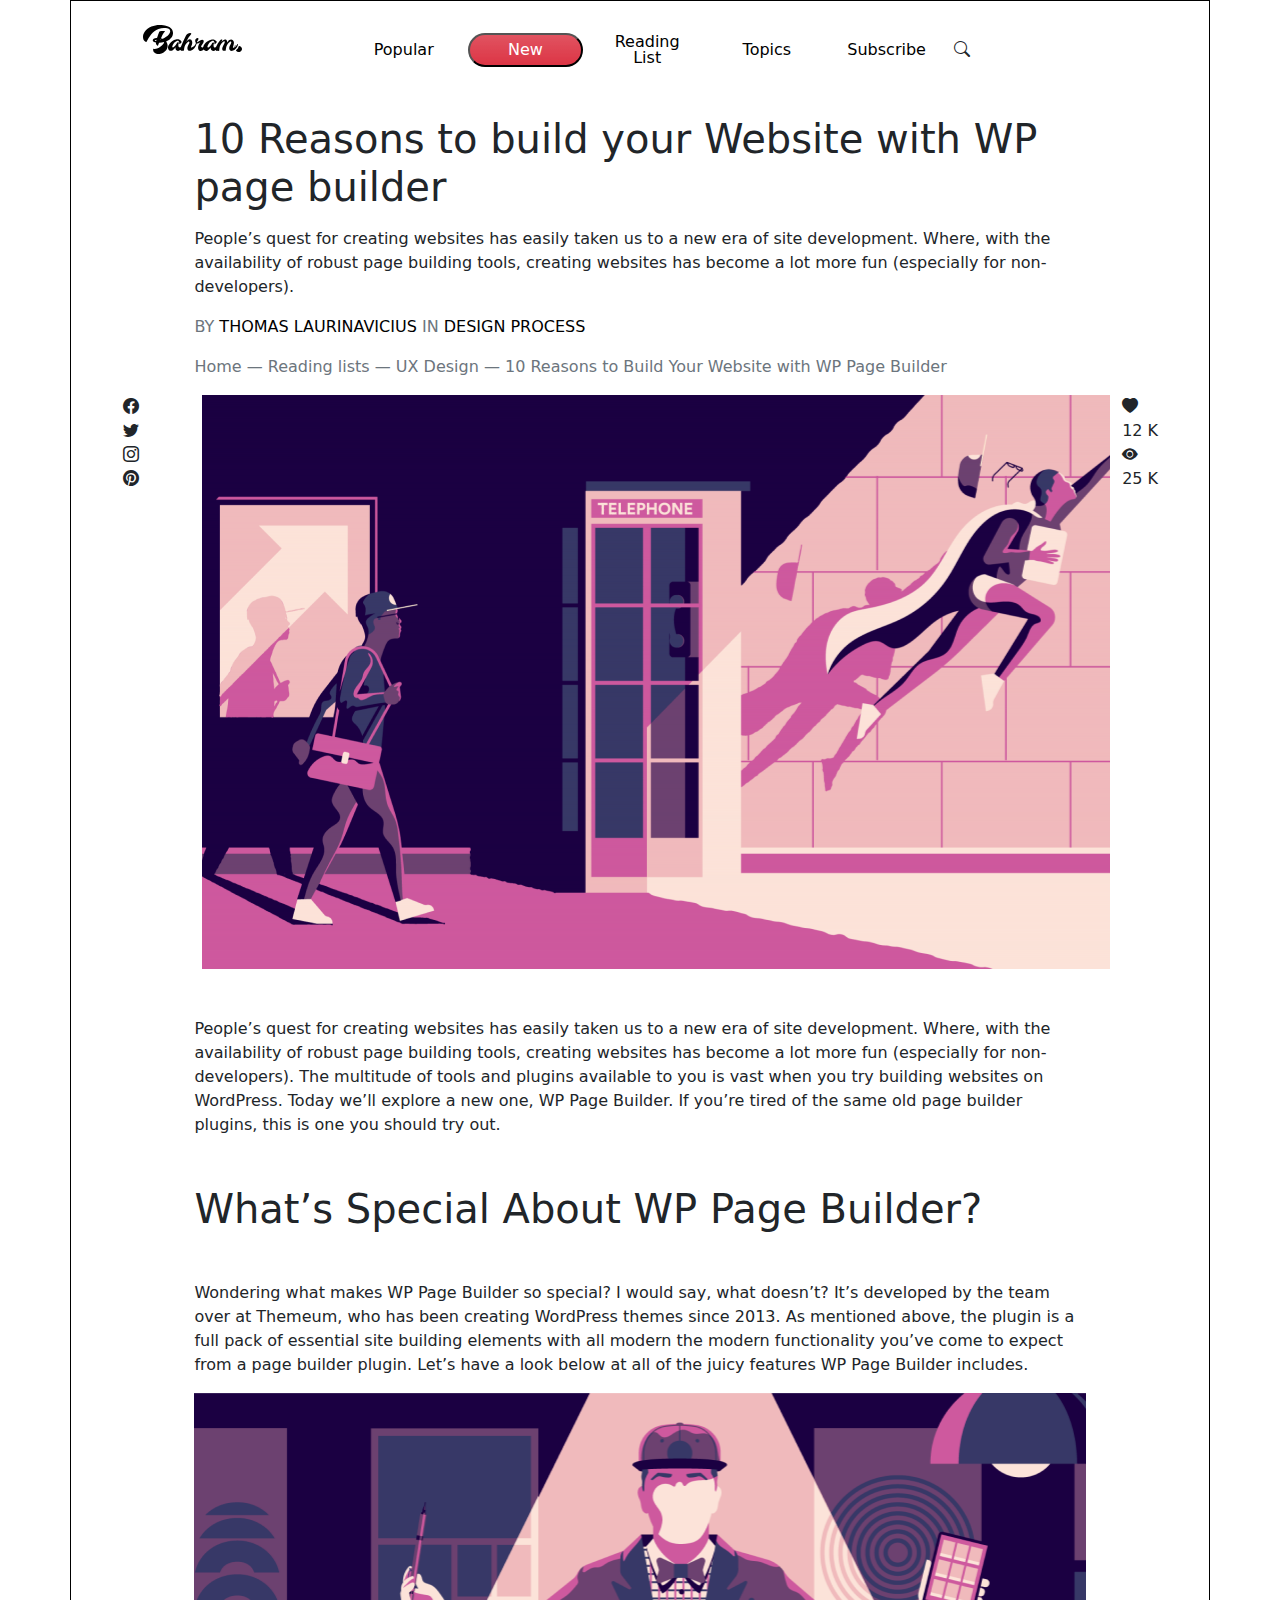
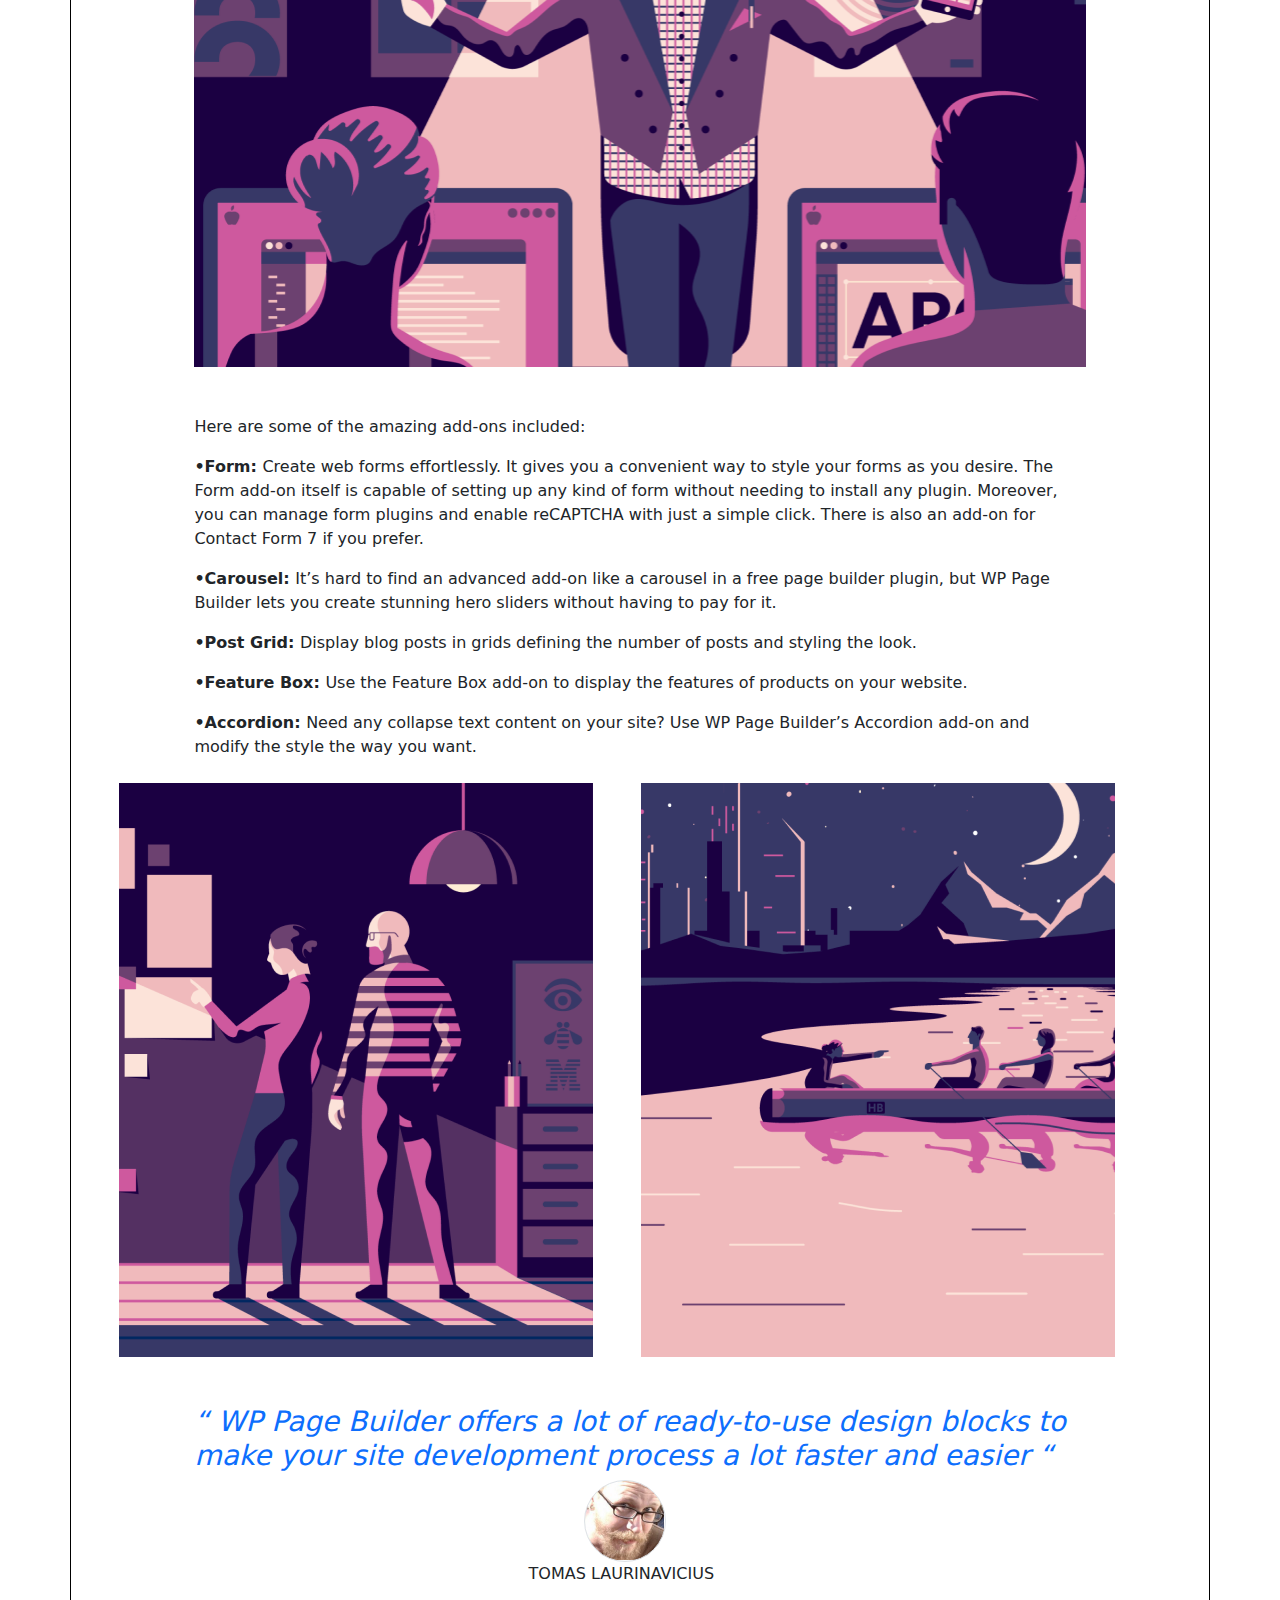
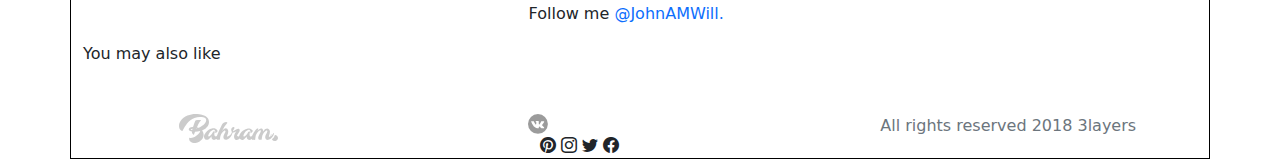
==== post.html @ 5a9ffbc6 "14/12/22 13:46" ====
<!DOCTYPE html>
<html lang="es">

<head>
    <meta charset="UTF-8">
    <meta http-equiv="X-UA-Compatible" content="IE=edge">
    <meta name="viewport" content="width=device-width, initial-scale=1.0">
    <title>Post</title>
    <!--Boostrap css-->
    <link rel="stylesheet" href="https://cdn.jsdelivr.net/npm/bootstrap@5.2.2/dist/css/bootstrap.min.css">
    <link rel="stylesheet" href="css/style.css">
</head>

<body>
    <!--Bosstrap javascript-->
    <script src="https://cdn.jsdelivr.net/npm/bootstrap@5.2.2/dist/js/bootstrap.bundle.min.js"></script>
    <div class="container border border-black">
        <!--Header-->
        <div>
            <header class="row ms-5 mt-4 w-75 header">
                <a href="index.html" class="w-25 h-25">
                    <div class="imgbah" style="background-image:url('img/Bahram.svg');"></div>
                    <button class="col-sm text-center mt-2 ms-2 bg-transparent border-0">
                        <a class="text-decoration-none text-black" href="popular.html"> Popular</a>
                    </button>
                    <button class="col-sm text-center mt-2 ms-2 bg-danger bg-gradient rounded-pill">
                        <a class="text-decoration-none text-white" href="index.html">New</a>
                    </button>
                    <button class="col-sm text-center mt-2 ms-2 bg-transparent border-0">
                        <a class="text-decoration-none text-black" href="list.html"> Reading List</a>
                    </button>
                    <button class="col-sm text-center mt-2 ms-2 bg-transparent border-0">
                        <a class="text-decoration-none text-black" href="topics.html"> Topics</a>
                    </button>
                    <button class="col-sm text-center mt-2 ms-2 bg-transparent border-0">
                        <a class="text-decoration-none text-black" href="subscribe.html"> Subscribe</a>
                    </button>
                    <i class="bi bi-search icon mt-3"></i>
            </header>
            <!--Final header-->
        </div>
        <div class="mt-5 centerp">
            <h1>10 Reasons to build your Website with WP page builder</h1>
            <p class="mt-3">People’s quest for creating websites has easily taken us to a new era of site development.
                Where, with the availability of robust page building tools, creating websites has become a lot more fun
                (especially for non-developers).</p>
            <p class="text-black"><span class="text-secondary">BY</span> THOMAS LAURINAVICIUS <span
                    class="text-secondary">IN</span> DESIGN PROCESS</p>
            <p class="text-secondary">Home — Reading lists — UX Design — 10 Reasons to Build Your Website with WP Page
                Builder</p>
        </div>
        <div class="container row ms-3">
            <div class="col-1">
                <div class="row">
                    <i class="bi bi-facebook"></i>
                    <i class="bi bi-twitter"></i>
                    <i class="bi bi-instagram"></i>
                    <i class="bi bi-pinterest"></i>
                </div>
            </div>
            <div class="imgpost col" style="background-image:url('img/imgpost1.png');"></div>
            <div class="col-1">
                <div class="row">
                    <i fill="red" class="bi bi-heart-fill"></i>
                    <div>12 K</div>
                    <i class="bi bi-eye-fill"></i>
                    <div>25 K</div>
                </div>
            </div>
        </div>
        <div>
            <p class="centerp mt-5">People’s quest for creating websites has easily taken us to a new era of site
                development. Where, with the availability of robust page building tools, creating websites has become a
                lot more fun (especially for non-developers). The multitude of tools and plugins available to you is
                vast when you try building websites on WordPress. Today we’ll explore a new one, WP Page Builder. If
                you’re tired of the same old page builder plugins, this is one you should try out.</p>
            <h1 class="centerp mt-5">What’s Special About WP Page Builder?</h1>
            <p class="centerp mt-5">Wondering what makes WP Page Builder so special? I would say, what doesn’t? It’s
                developed by the team over at Themeum, who has been creating WordPress themes since 2013. As mentioned
                above, the plugin is a full pack of essential site building elements with all modern the modern
                functionality you’ve come to expect from a page builder plugin. Let’s have a look below at all of the
                juicy features WP Page Builder includes.</p>
            <div class="imgpost2" style="background-image:url('img/imgpost2.png');"></div>
            <div class="centerp mt-5">
                <p>Here are some of the amazing add-ons included:</p>
                <p><span class="fw-bold">•Form: </span>Create web forms effortlessly. It gives you a convenient way to
                    style your forms as you desire. The Form add-on itself is capable of setting up any kind of form
                    without needing to install any plugin. Moreover, you can manage form plugins and enable reCAPTCHA
                    with just a simple click. There is also an add-on for Contact Form 7 if you prefer.</p>
                <p><span class="fw-bold">•Carousel: </span>It’s hard to find an advanced add-on like a carousel in a
                    free page builder plugin, but WP Page Builder lets you create stunning hero sliders without having
                    to pay for it.</p>
                <p><span class="fw-bold">•Post Grid: </span>Display blog posts in grids defining the number of posts and
                    styling the look.</p>
                <p><span class="fw-bold">•Feature Box: </span>Use the Feature Box add-on to display the features of
                    products on your website.</p>
                <p><span class="fw-bold">•Accordion: </span>Need any collapse text content on your site? Use WP Page Builder’s Accordion add-on and modify the style
                    the way you want.</p>
            </div>
        </div>
        <div class="row mt-4">
            <div class="col-5 imgpost3 ms-5" style="background-image:url('img/imgpost3.png');"></div>
            <div class="col-5 imgpost3 ms-5" style="background-image:url('img/imgpost4.png');"></div>
        </div>
        <h3 class="centerp mt-5 text-primary fst-italic">“ WP Page Builder offers a lot of ready-to-use design blocks to make your site development process a lot faster and easier “</h3>
        <div>
        <div class="tomas border rounded-pill" style="background-image:url('img/TOMAS.png');"></div>
        <p class="centerw">TOMAS LAURINAVICIUS</p>
        <p class="centerw">Follow me <span class="text-primary linktag">@JohnAMWill.</span></p>
        </div>
        <p class="">You may also like</p>
        <!--Footer-->
        <footer class="row mt-5 ms-5">
            <div class="imgbah ms-5 col" style="background-image:url('img/Bahram2.svg');"></div>
            <div class="ms-2 col">
                <div class="vkicon row" style="background-image:url(img/Vk.svg)"></div>
                <i class="sbi bi-pinterest"></i>
                <i class="bi bi-instagram"></i>
                <i class="bi bi-twitter"></i>
                <i class="bi bi-facebook"></i>
            </div>
            <div class="col text-secondary">All rights reserved 2018 3layers</div>
        </footer>
        <!--Final footer-->

    </div>
</body>

</html>
---- css/style.css ----
@import url("https://cdn.jsdelivr.net/npm/bootstrap-icons@1.10.2/font/bootstrap-icons.css");
.header{
    line-height: 100%;
}
.vkicon{
    height:20px;
    width:20px;
    background-repeat:no-repeat;
}
.subscribe{
    margin-left:35%;
}

.icon{
    width:5px;
    height:5px;
}
.loadmore{
    margin-left:43%;
}
.img-article{
    width:90%;
    height: 350px;
    background-repeat: no-repeat;
}

.imgbah{
    height: 40px;
    background-repeat: no-repeat;
}


h4{
    width:85%;
    height:15%;
}

.imgpost{
    width:80%;
    height:574px;
}
.imgpost2{
    margin-left:10%;
    height:574px;
    width:80%
}
.imgpost3{
    height:574px;
}
.postlink{
    text-decoration: none;
    color:black;
}

.postlink:hover{
    color:rgb(0, 140, 255)
}

.centerp{
    margin-left:10%;
    width:80%;
}
.centerw{
    margin-left:40%;
    width:80%;
}

.tomas{
    margin-left:45%;
    height:82px;
    width:82px;
    background-repeat:no-repeat;
}

.linktag:hover{
    text-decoration:underline;
}
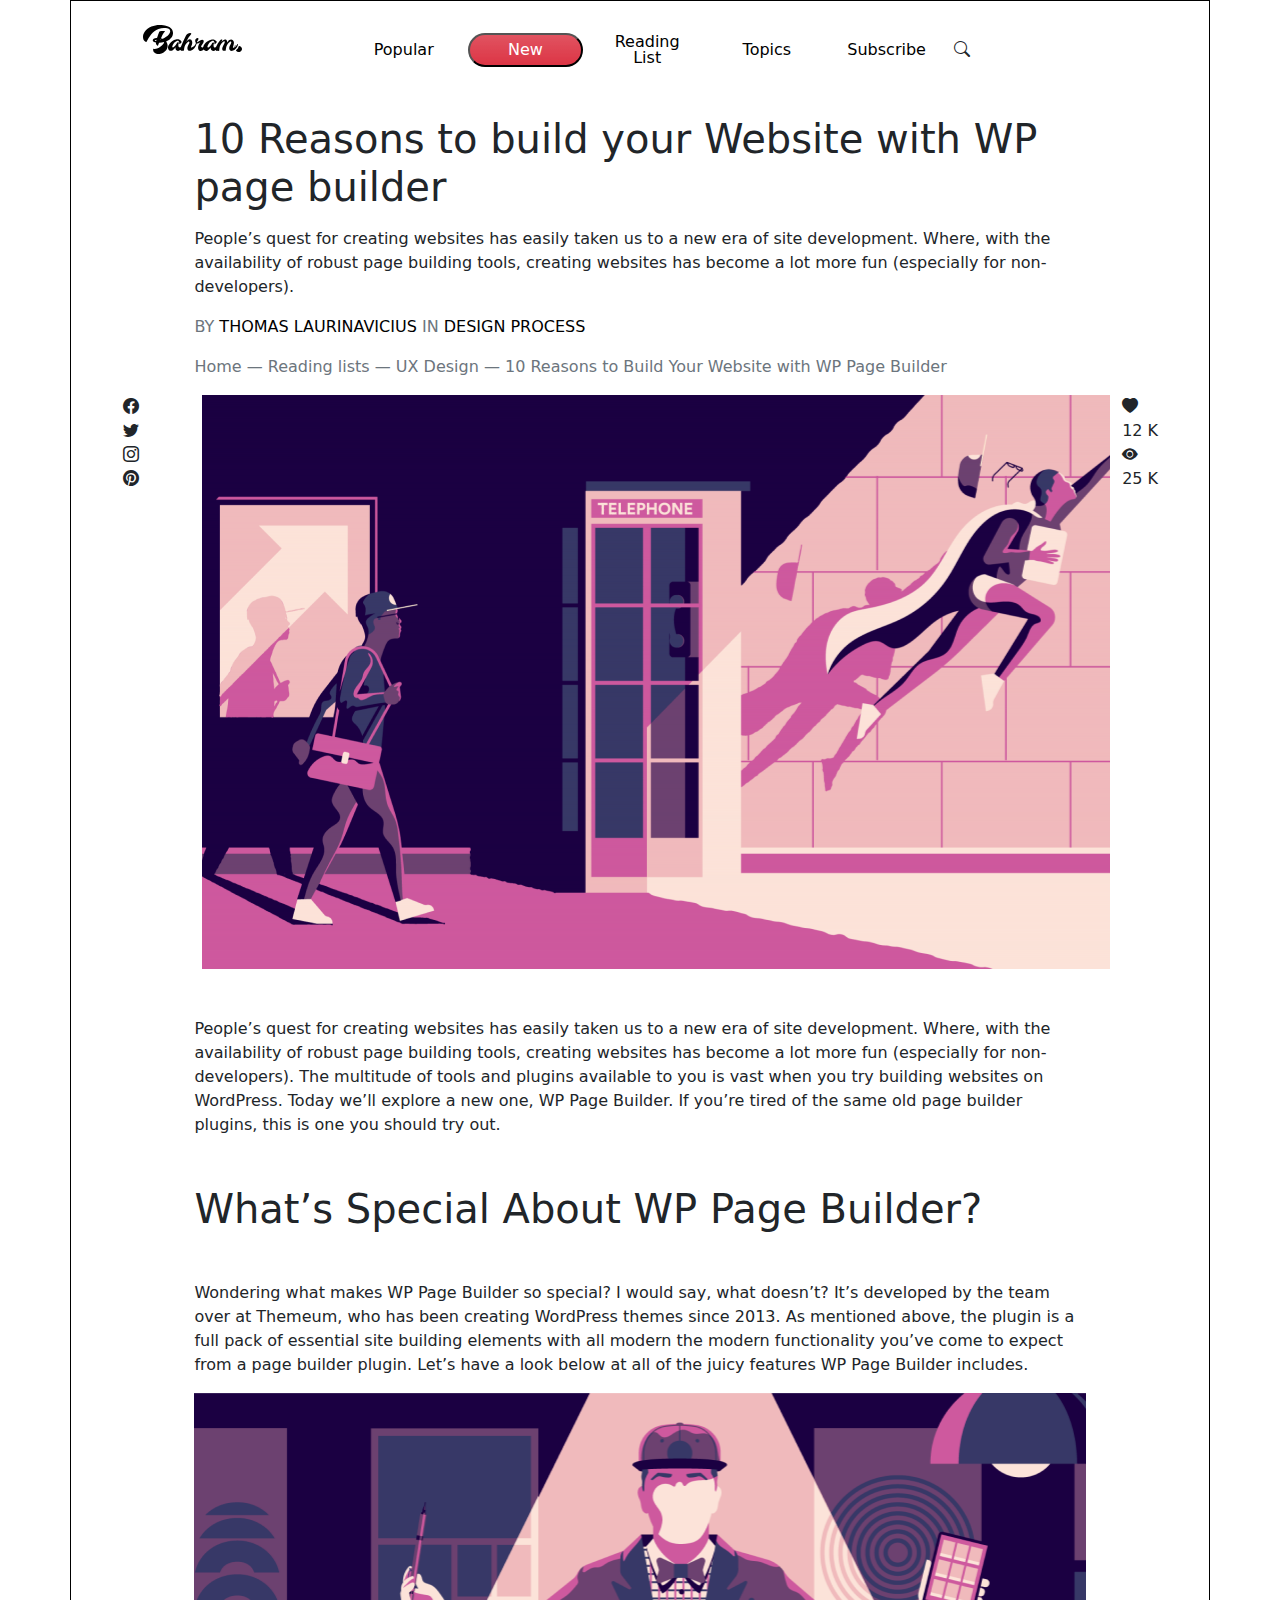
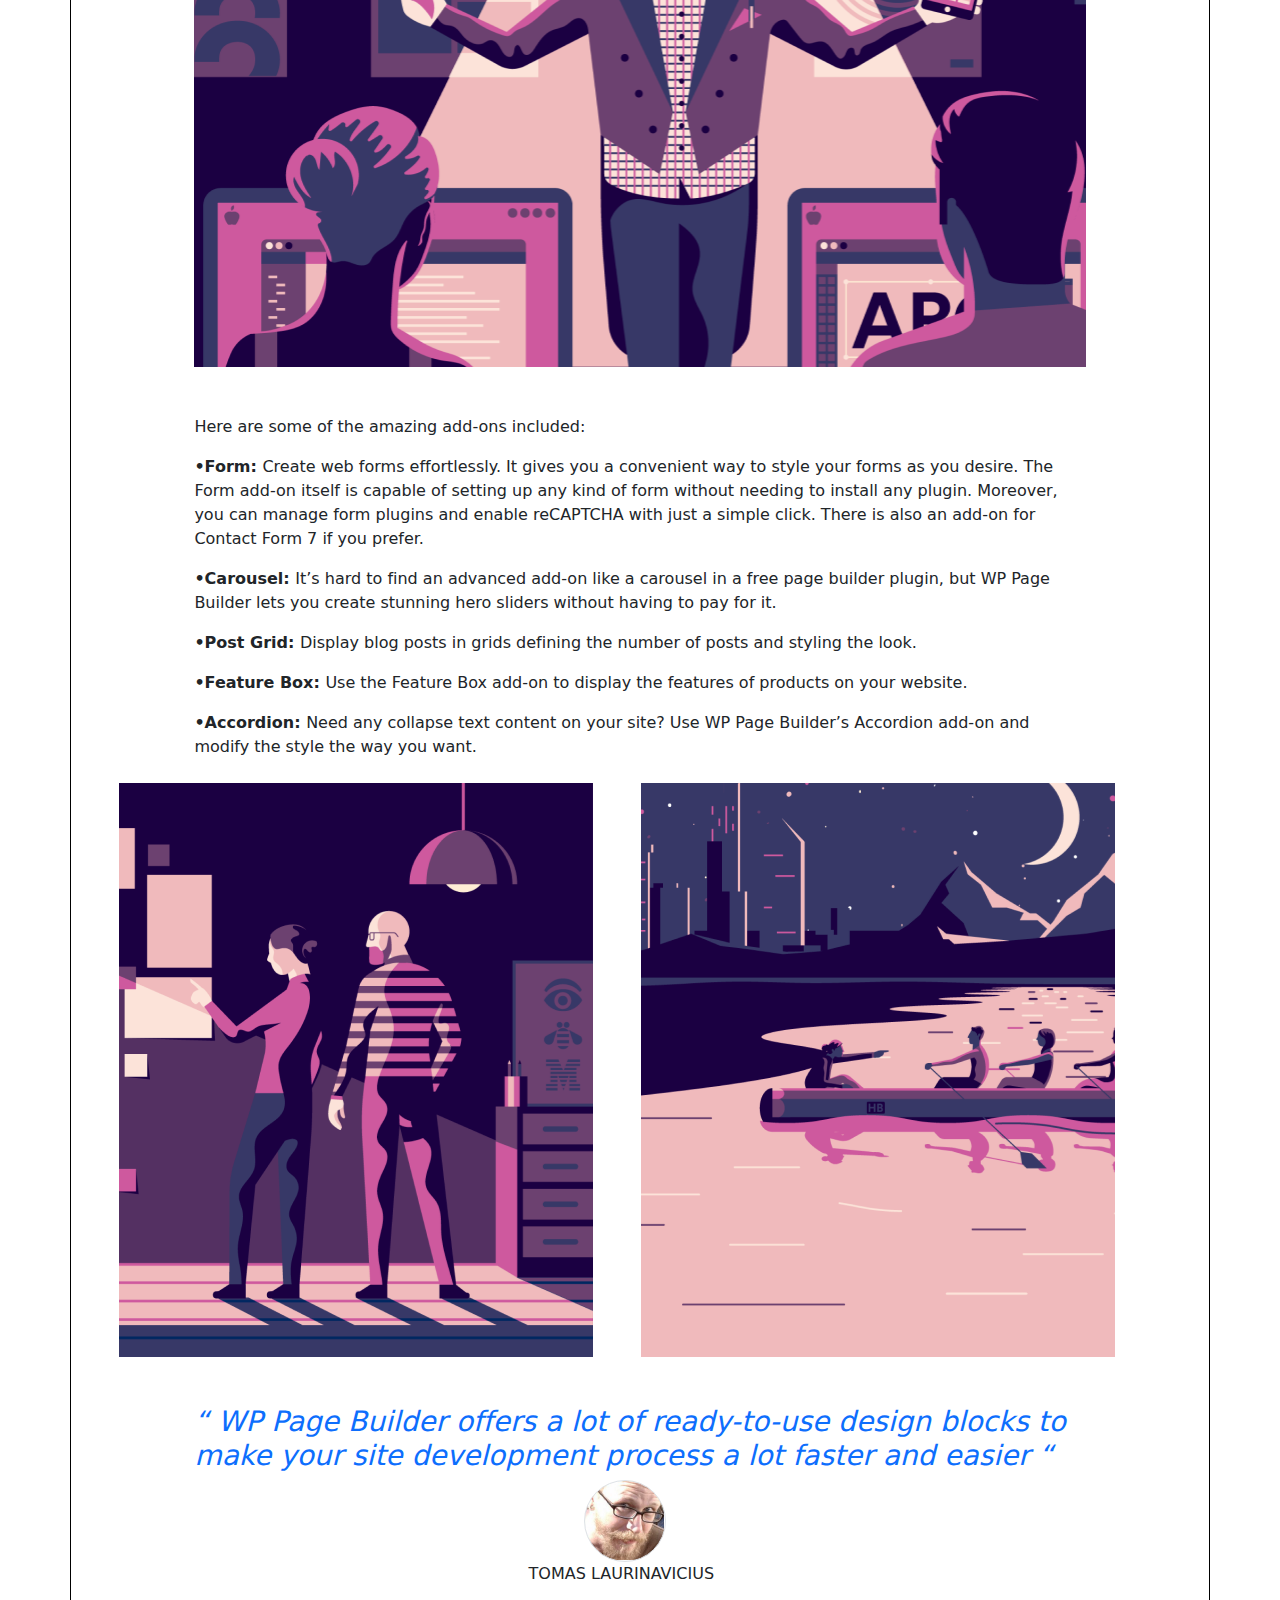
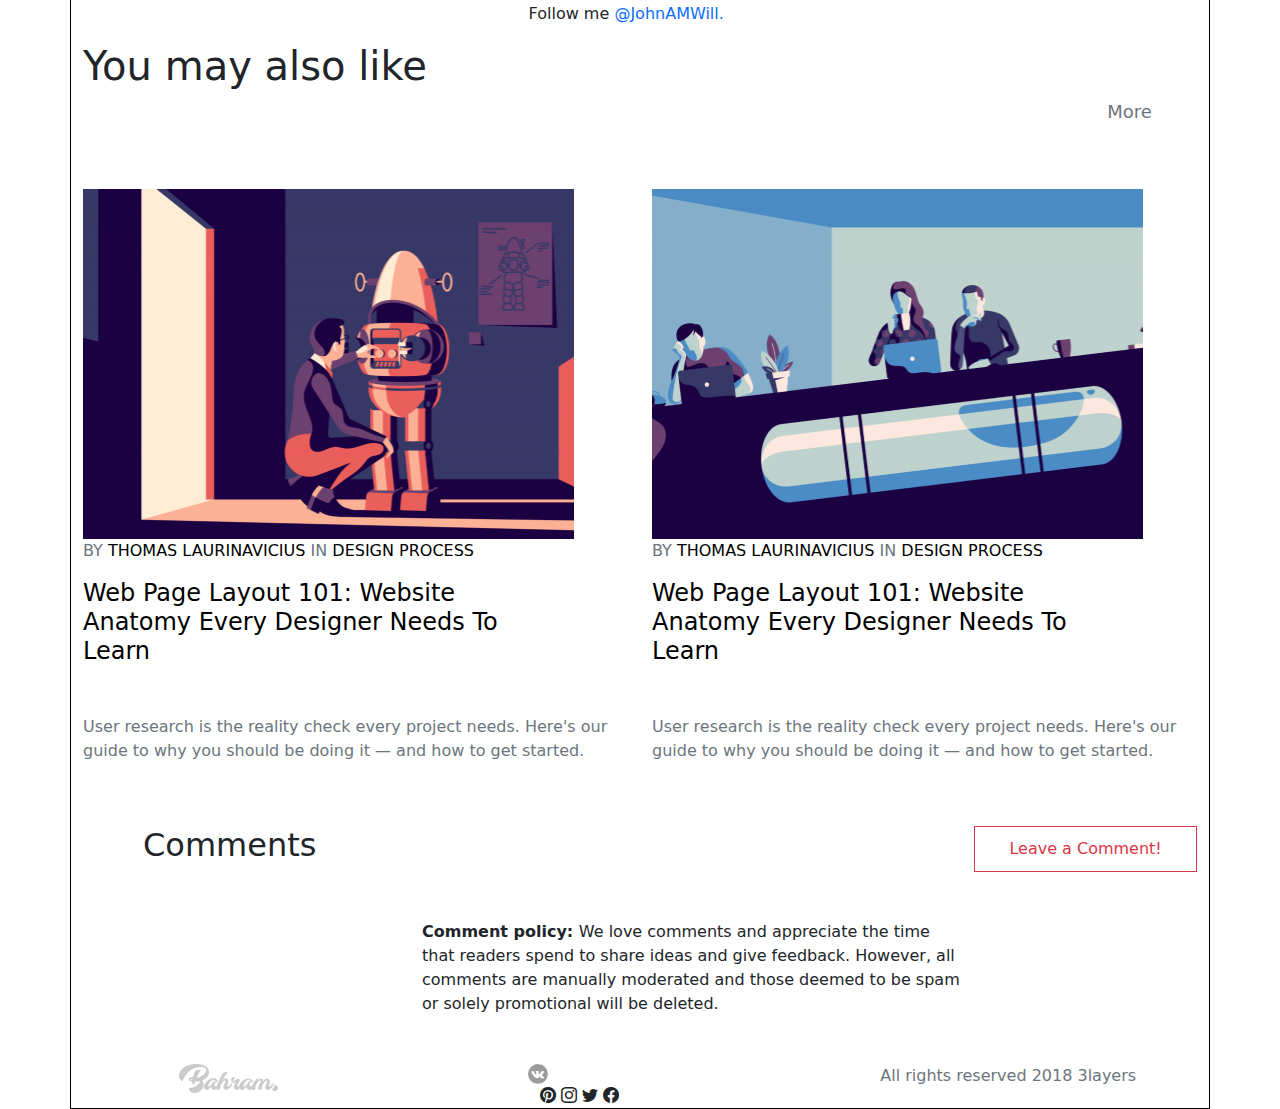
==== commit c5929698: "15/12/22 15:23" ====
--- a/post.html
+++ b/post.html
@@ -94,7 +94,8 @@
                     styling the look.</p>
                 <p><span class="fw-bold">•Feature Box: </span>Use the Feature Box add-on to display the features of
                     products on your website.</p>
-                <p><span class="fw-bold">•Accordion: </span>Need any collapse text content on your site? Use WP Page Builder’s Accordion add-on and modify the style
+                <p><span class="fw-bold">•Accordion: </span>Need any collapse text content on your site? Use WP Page
+                    Builder’s Accordion add-on and modify the style
                     the way you want.</p>
             </div>
         </div>
@@ -102,13 +103,55 @@
             <div class="col-5 imgpost3 ms-5" style="background-image:url('img/imgpost3.png');"></div>
             <div class="col-5 imgpost3 ms-5" style="background-image:url('img/imgpost4.png');"></div>
         </div>
-        <h3 class="centerp mt-5 text-primary fst-italic">“ WP Page Builder offers a lot of ready-to-use design blocks to make your site development process a lot faster and easier “</h3>
+        <h3 class="centerp mt-5 text-primary fst-italic">“ WP Page Builder offers a lot of ready-to-use design blocks to
+            make your site development process a lot faster and easier “</h3>
         <div>
-        <div class="tomas border rounded-pill" style="background-image:url('img/TOMAS.png');"></div>
-        <p class="centerw">TOMAS LAURINAVICIUS</p>
-        <p class="centerw">Follow me <span class="text-primary linktag">@JohnAMWill.</span></p>
+            <div class="tomas border rounded-pill" style="background-image:url('img/TOMAS.png');"></div>
+            <p class="centerw">TOMAS LAURINAVICIUS</p>
+            <p class="centerw">Follow me <span class="text-primary linktag">@JohnAMWill.</span></p>
         </div>
-        <p class="">You may also like</p>
+        <div class="row">
+            <h1 class="col-5">You may also like</h1>
+            <p class="col text-secondary morer">More</p>
+        </div>
+        <div class="row">
+            <div class="mt-5 col">
+                <div class="img-article" style="background-image:url('img/img2.png');"></div>
+                <p class="text-black"><span class="text-secondary">BY</span> THOMAS LAURINAVICIUS <span
+                        class="text-secondary">IN</span> DESIGN PROCESS</p>
+                <a class="postlink" href="post.html">
+                    <h4 class="mt-2 text-capitalize">Web page layout 101: website anatomy every designer needs
+                        to
+                        learn</h4>
+                </a>
+                <p class="text-secondary mt-5">User research is the reality check every project needs.
+                    Here's
+                    our guide to why you should be doing it — and how to get started.</p>
+            </div>
+            <div class="mt-5 col">
+                <div class="img-article" style="background-image:url('img/img1.png');"></div>
+                <p class="text-black"><span class="text-secondary">BY</span> THOMAS LAURINAVICIUS <span
+                        class="text-secondary">IN</span> DESIGN PROCESS</p>
+                <a class="postlink" href="post.html">
+                    <h4 class="mt-2 text-capitalize">Web page layout 101: website anatomy every designer needs
+                        to
+                        learn</h4>
+                </a>
+                <p class="text-secondary mt-5">User research is the reality check every project needs.
+                    Here's
+                    our guide to why you should be doing it — and how to get started.</p>
+            </div>
+        </div>
+        <div class="container mt-5">
+            <div class="row">
+                <h2 class="col ms-5">Comments</h2>
+                <button class="col-3 bg-white text-danger lak border border-danger">Leave a Comment!</button>
+            </div>
+            <p class="mt-5 centerc"><span class="fw-bold">Comment policy: </span>We love comments and appreciate the
+                time that readers spend to share ideas and give feedback. However, all comments are manually moderated
+                and those deemed to be spam or solely promotional will be deleted.</p>
+        </div>
+        
         <!--Footer-->
         <footer class="row mt-5 ms-5">
             <div class="imgbah ms-5 col" style="background-image:url('img/Bahram2.svg');"></div>
--- a/css/style.css
+++ b/css/style.css
@@ -65,6 +65,11 @@
     width:80%;
 }
 
+.centerc{
+    margin-left:30%;
+    width:50%;
+}
+
 .tomas{
     margin-left:45%;
     height:82px;
@@ -74,4 +79,13 @@
 
 .linktag:hover{
     text-decoration:underline;
+}
+
+.morer{
+    margin-left:90%;
+    font-size:large;
+}
+
+.lak{
+    width:20%;
 }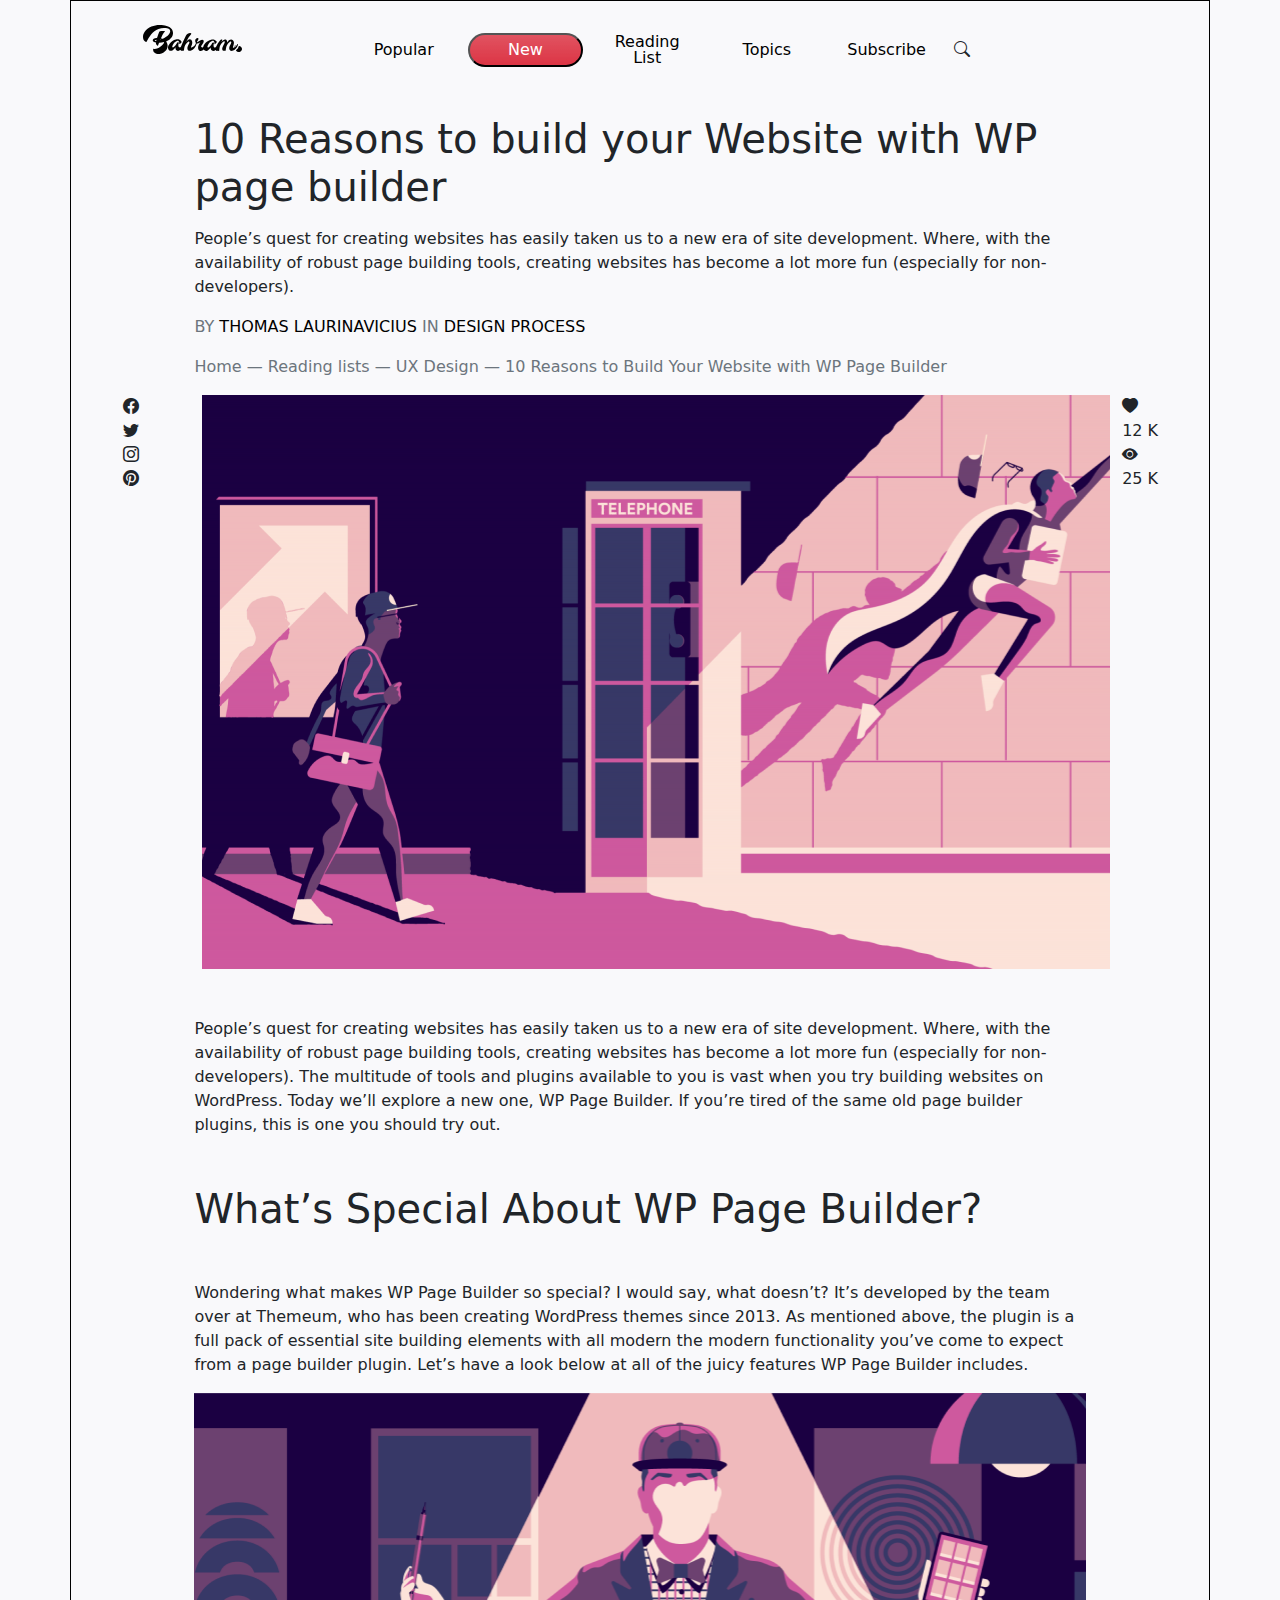
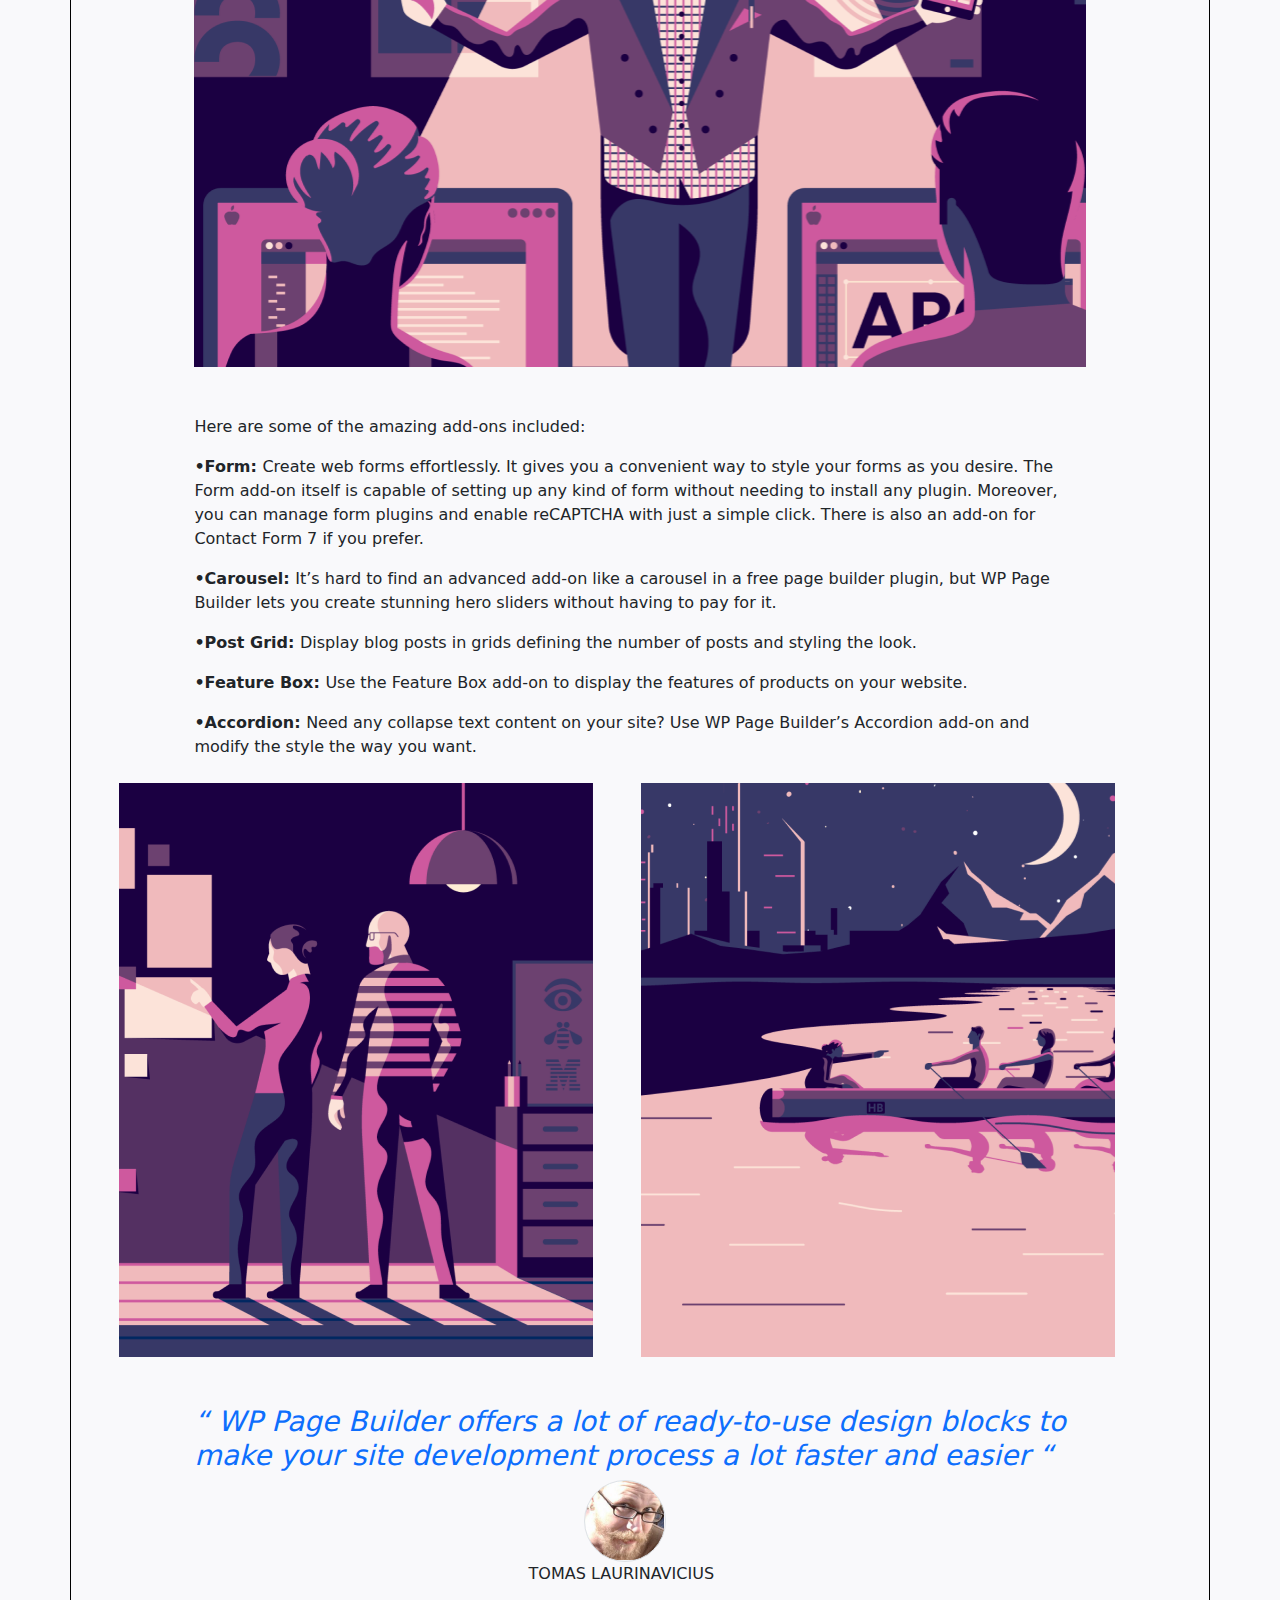
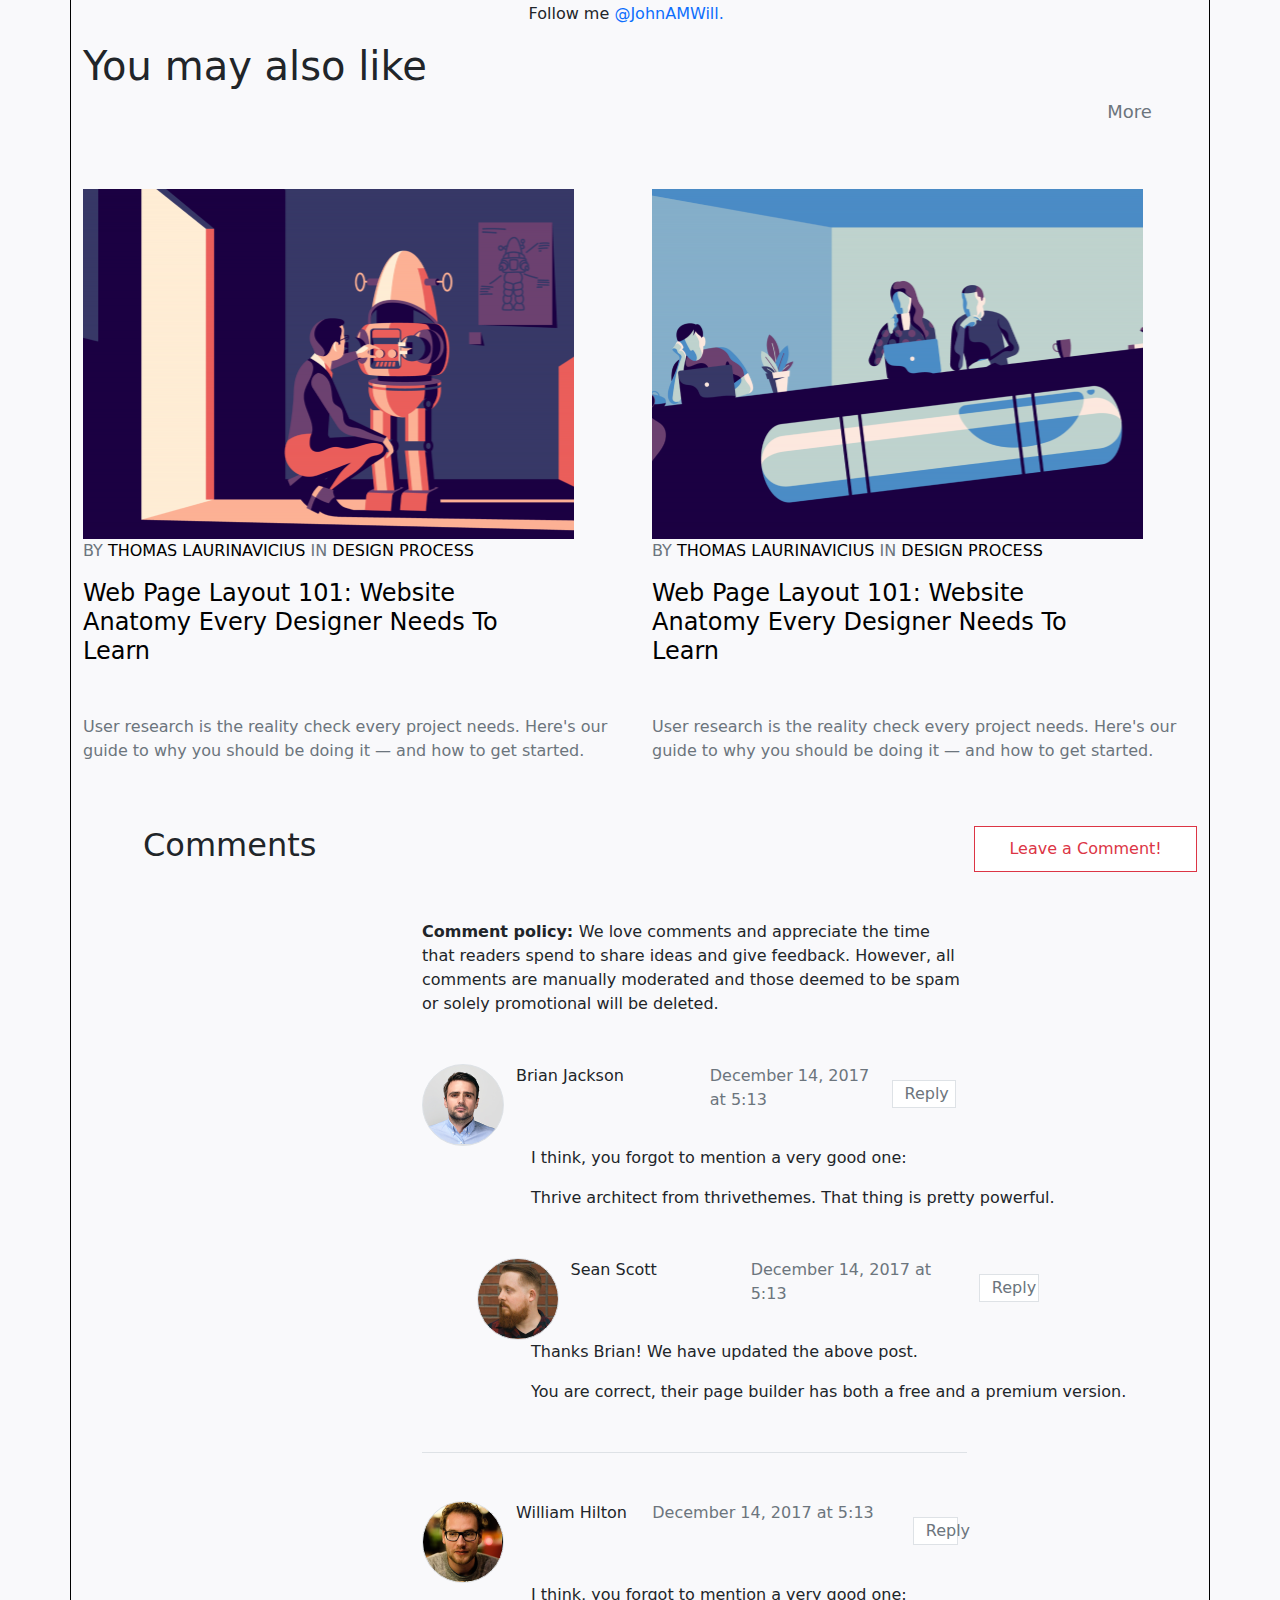
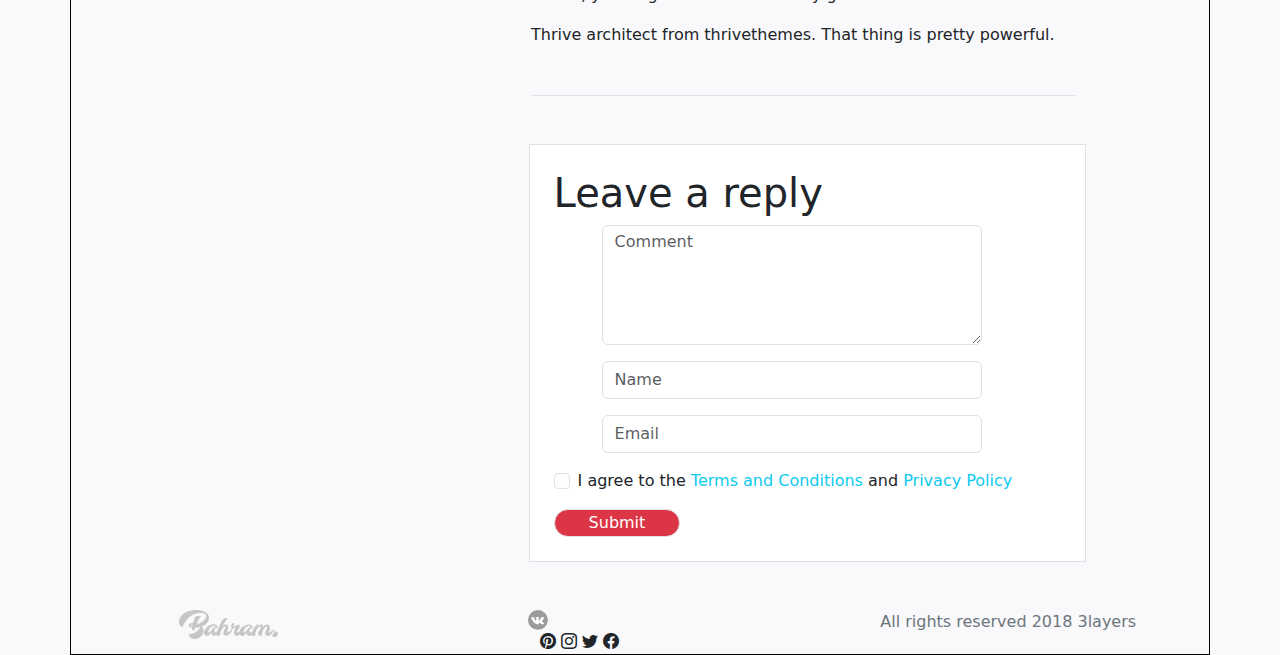
==== commit f320ac28: "16/12/22 15:35" ====
--- a/post.html
+++ b/post.html
@@ -142,6 +142,7 @@
                     our guide to why you should be doing it — and how to get started.</p>
             </div>
         </div>
+        <!--Comentaris-->
         <div class="container mt-5">
             <div class="row">
                 <h2 class="col ms-5">Comments</h2>
@@ -150,8 +151,55 @@
             <p class="mt-5 centerc"><span class="fw-bold">Comment policy: </span>We love comments and appreciate the
                 time that readers spend to share ideas and give feedback. However, all comments are manually moderated
                 and those deemed to be spam or solely promotional will be deleted.</p>
-        </div>
-        
+            <div class="comenthead row mt-5">
+                <div class="brian col-1 border rounded-pill" style="background-image:url('img/Brian.png')"></div>
+                <p class="col-1 w-25">Brian Jackson</p>
+                <p class="col-1 w-25 text-secondary">December 14, 2017 at 5:13</p>
+                <button class="col-1 text-secondary border bg-white replybtn mt-3">Reply</button>
+            </div>
+            <p class="comment">I think, you forgot to mention a very good one:
+            <p class="comment">Thrive architect from thrivethemes. That thing is pretty powerful.</p>
+            </p>
+            <div class="mt-5 reply row">
+                <div class="brian col-1 border rounded-pill" style="background-image:url('img/Sean.png')"></div>
+                <p class="col-1 w-25">Sean Scott</p>
+                <p class="col-4 text-secondary">December 14, 2017 at 5:13</p>
+                <button class="col-1 text-secondary border bg-white replybtn mt-3">Reply</button>
+            </div>
+            <p class="comment">Thanks Brian! We have updated the above post.
+            <p class="comment">You are correct, their page builder has both a free and a premium version.</p>
+            </p>
+            <div class="comenthead row pt-5 mt-5 w-50 border-top">
+                <div class="brian col-1 border rounded-pill" style="background-image:url('img/William.png')"></div>
+                <p class="col-1 w-25">William Hilton</p>
+                <p class="col-1 w-50 text-secondary">December 14, 2017 at 5:13</p>
+                <button class="col-1 text-secondary border bg-white replybtn mt-3">Reply</button>
+            </div>
+            <p class="comment">I think, you forgot to mention a very good one:
+            <p class="border-bottom pb-5 comment w-50">Thrive architect from thrivethemes. That thing is pretty powerful.</p>
+            </p>
+        </div>
+        <!--Leave a reply-->
+        <div class="p-4 container centerw mt-5 bg-white w-50 border">
+            <h1 class="">Leave a reply</h1>
+            <form>
+                <div class="mb-3">
+                  <textarea class="ms-5 form-control w-75 cmnt" cols="30" rows="10" placeholder="Comment"></textarea>
+                </div>
+                <div class="mb-3">
+                  <input type="Text" class="ms-5 form-control w-75" placeholder="Name">
+                </div>
+                <div class="mb-3">
+                  <input type="email" class="ms-5 form-control w-75" placeholder="Email">
+                </div>
+                <div class="mb-3 form-check">
+                    <input type="checkbox" class="form-check-input" id="exampleCheck1">
+                    <label class="form-check-label" for="exampleCheck1">I agree to the <span class="text-info">Terms and Conditions</span> and <span class="text-info">Privacy Policy</span></label>
+                  </div>
+                <button class="border rounded-pill bg-danger text-white w-25">Submit</button>
+                </form>
+              
+        </div>
         <!--Footer-->
         <footer class="row mt-5 ms-5">
             <div class="imgbah ms-5 col" style="background-image:url('img/Bahram2.svg');"></div>
--- a/css/style.css
+++ b/css/style.css
@@ -1,6 +1,9 @@
 @import url("https://cdn.jsdelivr.net/npm/bootstrap-icons@1.10.2/font/bootstrap-icons.css");
 .header{
     line-height: 100%;
+}
+body{
+    background-color: #F9F9FB;
 }
 .vkicon{
     height:20px;
@@ -28,7 +31,10 @@
     height: 40px;
     background-repeat: no-repeat;
 }
-
+.cmnt{
+    height:120px;
+    line-height:20px;
+}
 
 h4{
     width:85%;
@@ -77,6 +83,24 @@
     background-repeat:no-repeat;
 }
 
+.brian{
+    height:82px;
+    width:82px;
+}
+.comenthead{
+    margin-left:30%;
+}
+.comment{
+    margin-left:40%;
+}
+.reply{
+    margin-left:35%;
+}
+
+.replybtn{
+    height:20%;
+}
+
 .linktag:hover{
     text-decoration:underline;
 }
